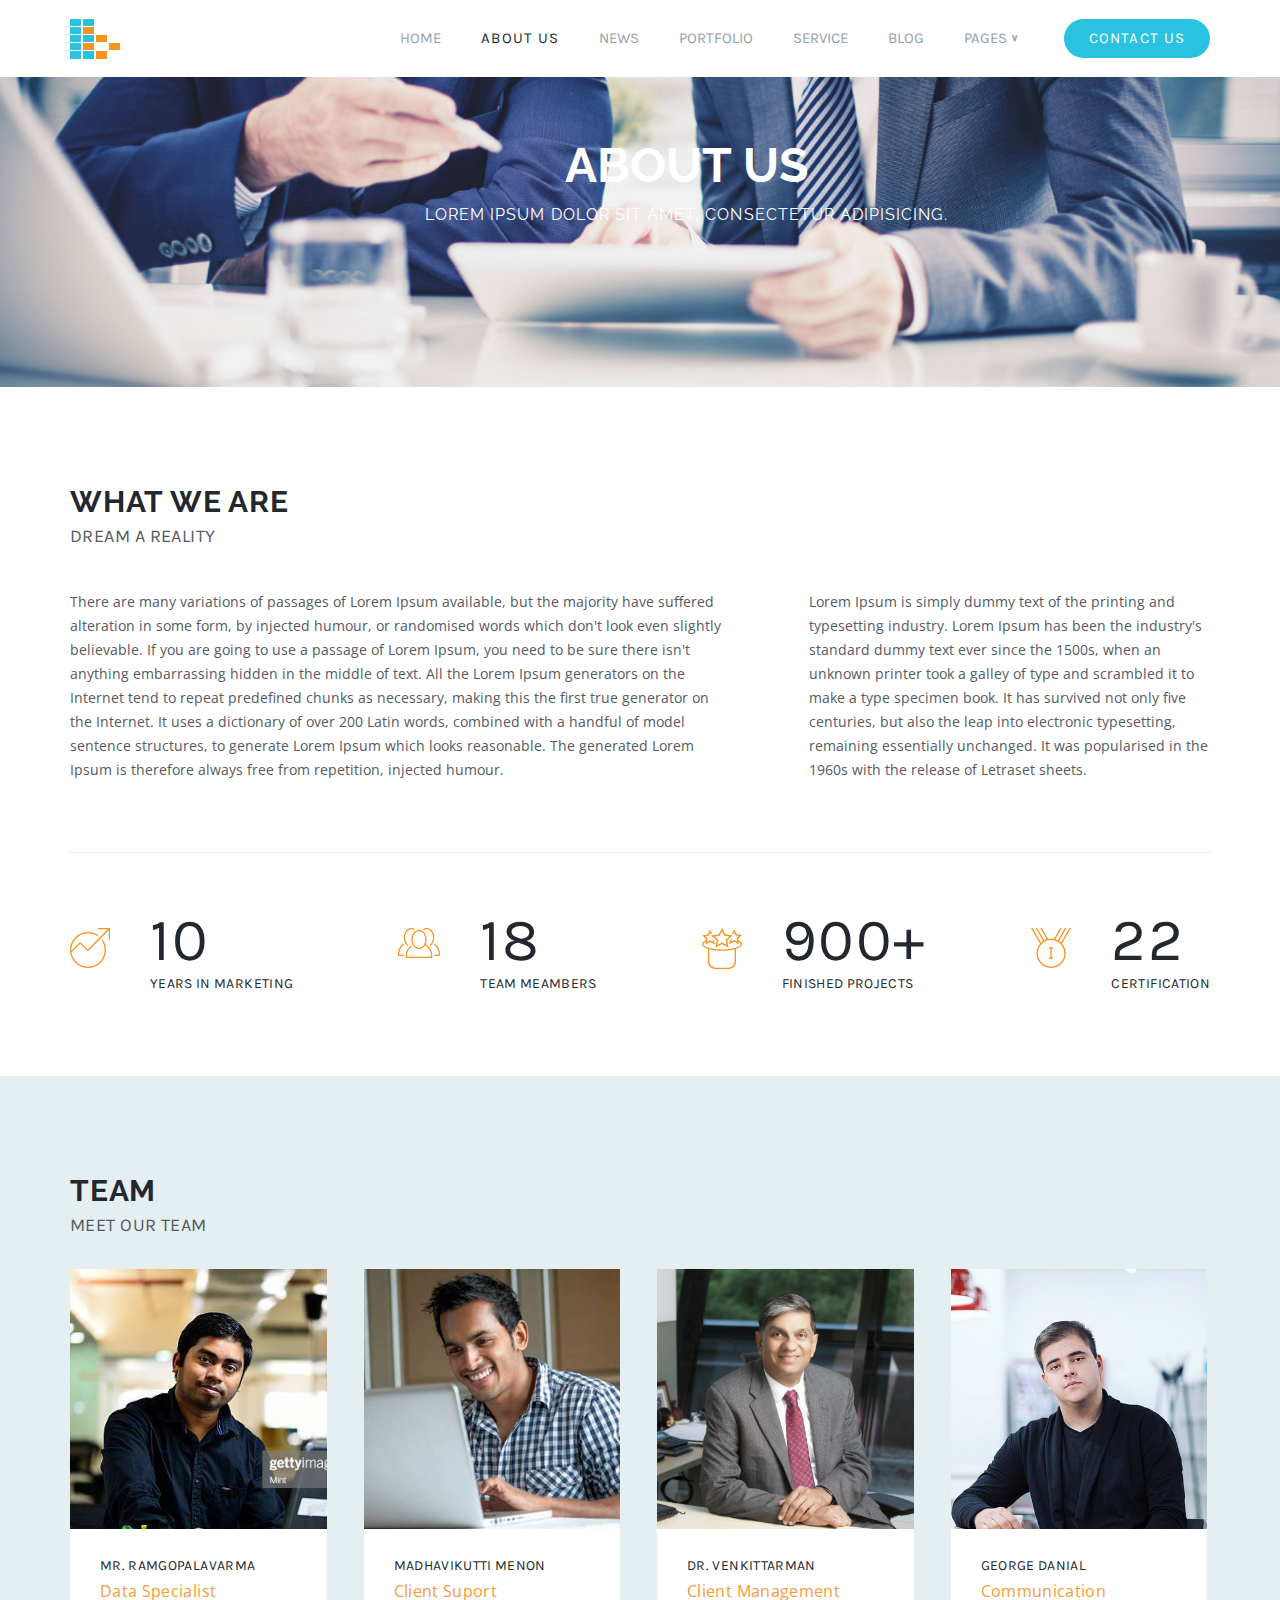
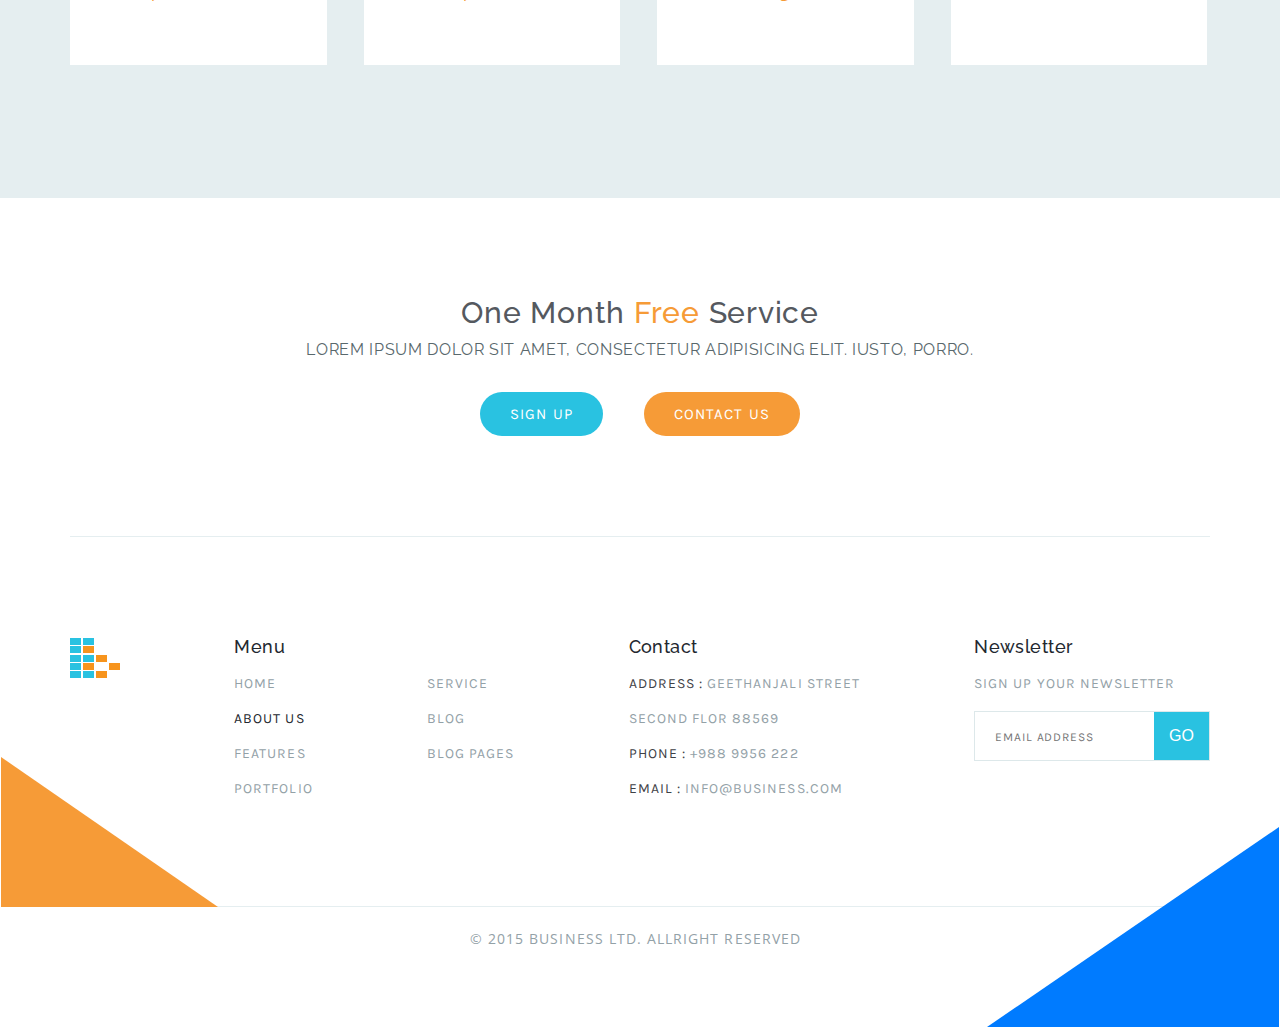
==== about-us.html @ ce4ad22d "about us" ====
<!DOCTYPE html>
<html lang="en">

<head>
  <meta charset="UTF-8">
  <meta name="viewport" content="width=device-width, initial-scale=1">
  <title>Business</title>
  <link rel="stylesheet" href="assets/css/reset.css">
  <link rel="stylesheet" href="assets/css/style.css">
  <link rel="stylesheet" href="assets/css/about-us.css">
  <link href="https://fonts.googleapis.com/css2?family=Karla:ital,wght@0,700;1,400&family=Lora:ital@1&family=Open+Sans&family=Raleway:wght@400;500;700&family=Roboto+Slab&display=swap" rel="stylesheet">
  <link rel="stylesheet" href="https://use.fontawesome.com/releases/v5.13.1/css/all.css" integrity="sha384-xxzQGERXS00kBmZW/6qxqJPyxW3UR0BPsL4c8ILaIWXva5kFi7TxkIIaMiKtqV1Q" crossorigin="anonymous">
</head>

<body>
  <!--                        top-bar                             -->
  <div class="container">
    <div class="top-bar">
      <div class="logo">
        <div class="mozaic">
          <div class="mozaic-block block_blue block1">1</div>
          <div class="mozaic-block block_blue block2">2</div>
          <div class="mozaic-block block_blue block3">3</div>
          <div class="mozaic-block block_blue block4">4</div>
          <div class="mozaic-block block_blue block5">5</div>
          <div class="mozaic-block block_blue block6">6</div>
          <div class="mozaic-block block_orange block7">7</div>
          <div class="mozaic-block block_blue block8">8</div>
          <div class="mozaic-block block_orange block9">9</div>
          <div class="mozaic-block block_blue block10">10</div>
          <div class="mozaic-block block11">11</div>
          <div class="mozaic-block block12">12</div>
          <div class="mozaic-block block_orange block13">13</div>
          <div class="mozaic-block block14">14</div>
          <div class="mozaic-block block_orange block15">15</div>
          <div class="mozaic-block block16">16</div>
          <div class="mozaic-block block17">17</div>
          <div class="mozaic-block block18">18</div>
          <div class="mozaic-block block_orange block19">19</div>
          <div class="mozaic-block block20">20</div>
        </div>
      </div>
      <div class="menu-burger">
        <span></span>
        <span></span>
        <span></span>
      </div>
      <nav class="menu">
        <ul>
          <li><a href="index.html" class="menu__link">Home</a></li>
          <li><a href="#" class="menu__link menu__link_active">About us </a></li>
          <li><a href="#" class="menu__link">News</a></li>
          <li><a href="#" class="menu__link">Portfolio</a></li>
          <li><a href="#" class="menu__link">Service</a></li>
          <li><a href="#" class="menu__link">Blog</a></li>
          <li>
            <a href="#" class="menu__link trigger">Pages <span>&#8744;</span></a>
            <ul class="menu__submenu">
              <li><a href="#" class="submenu__link">Pages1</a></li>
              <li><a href="#" class="submenu__link">Pages2</a></li>
              <li><a href="#" class="submenu__link">Pages3</a></li>
              <li><a href="#" class="submenu__link">Pages4</a></li>
            </ul>
          </li>
          <li><a href="#" class="menu__link menu__link_blue">Contact us</a></li>
        </ul>
      </nav>
    </div>
  </div>
  <!--                         about us                         -->
  <div class="container-big">
    <div class="section-about-us">
      <img src="assets/img/aboutus.jpg" alt="about us">
      <div class="wrapper">
        <div class="about-us__title">about us</div>
        <p class="about-us__subtitle">Lorem ipsum dolor sit amet, consectetur adipisicing.</p>
      </div>
    </div>
  </div>
  <!--                         we are                         -->
  <div class="container">
    <div class="we-are">
      <div class="section-title">
        <h3 class="section-title__title">What we are </h3>
        <h4 class="section-title__subtitle">Dream a reality</h4>
      </div>
      <div class="wrapper-paragraph">
        <p class="we-are__paragraph">There are many variations of passages of Lorem Ipsum available, but the majority have suffered alteration in some form, by injected humour, or randomised words which don't look even slightly believable. If you are going to use a passage of Lorem Ipsum, you need to be sure there isn't anything embarrassing hidden in the middle of text. All the Lorem Ipsum generators on the Internet tend to repeat predefined chunks as necessary, making this the first true generator on the Internet. It uses a dictionary of over 200 Latin words, combined with a handful of model sentence structures, to generate Lorem Ipsum which looks reasonable. The generated Lorem Ipsum is therefore always free from repetition, injected humour.</p>
        <p class="we-are__paragraph">Lorem Ipsum is simply dummy text of the printing and typesetting industry. Lorem Ipsum has been the industry's standard dummy text ever since the 1500s, when an unknown printer took a galley of type and scrambled it to make a type specimen book. It has survived not only five centuries, but also the leap into electronic typesetting, remaining essentially unchanged. It was popularised in the 1960s with the release of Letraset sheets.</p>
      </div>
      <div class="wrapper-statistic">
        <div class="wrapper-statistic__block">
          <img class="wrapper-statistic__img" src="assets/img/years_in_marketing_icon.png" alt="icon">
          <div class="wrapper-statistic__group">
            <div class="wrapper-statistic__nr">10</div>
            <span class="wrapper-statistic__object">years in marketing</span>
          </div>
        </div>
        <div class="wrapper-statistic__block">
          <img class="wrapper-statistic__img" src="assets/img/team_members_icon.png" alt="icon">
          <div class="wrapper-statistic__group">
            <div class="wrapper-statistic__nr">18</div>
            <span class="wrapper-statistic__object">team meambers</span>
          </div>
        </div>
        <div class="wrapper-statistic__block">
          <img class="wrapper-statistic__img" src="assets/img/Finished_Projects_icons.png" alt="icon">
          <div class="wrapper-statistic__group">
            <div class="wrapper-statistic__nr">900+</div>
            <span class="wrapper-statistic__object">finished projects</span>
          </div>
        </div>
        <div class="wrapper-statistic__block">
          <img class="wrapper-statistic__img" src="assets/img/Certification_icon.png" alt="icon">
          <div class="wrapper-statistic__group">
            <div class="wrapper-statistic__nr">22</div>
            <span class="wrapper-statistic__object">certification</span>
          </div>
        </div>
      </div>
    </div>
  </div>
  <!--                        team                             -->
  <section class="section-team">
    <div class="container">
      <div class="section-title">
        <h3 class="section-title__title">Team</h3>
        <h4 class="section-title__subtitle">Meet our team</h4>
      </div>
      <div class="team">
        <div class="team__person person">
          <div class="person__img">
            <a href="#"><img src="assets/img/person1.jpg" alt="Ramgopalavarma"></a>
          </div>
          <div class="person__info">
            <div class="person__name">Mr. Ramgopalavarma</div>
            <div class="person__specialization">Data Specialist</div>
            <div class="person__social">
              <a href="#"><i class="fab fa-facebook-f"></i></a>
              <a href="#"><i class="fab fa-twitter"></i></a>
              <a href="#"><i class="fab fa-google-plus-g"></i></a>
            </div>
          </div>
        </div>
        <div class="team__person person">
          <div class="person__img">
            <a href="#"><img src="assets/img/person2.jpg" alt="madhavikutti menon"></a>
          </div>
          <div class="person__info">
            <div class="person__name">Madhavikutti menon</div>
            <div class="person__specialization">Client Suport</div>
            <div class="person__social">
              <a href="#"><i class="fab fa-facebook-f"></i></a>
              <a href="#"><i class="fab fa-twitter"></i></a>
              <a href="#"><i class="fab fa-google-plus-g"></i></a>
            </div>
          </div>
        </div>
        <div class="team__person person">
          <div class="person__img">
            <a href="#"><img src="assets/img/person3.jpg" alt="Dr. Venkittarman"></a>
          </div>
          <div class="person__info">
            <div class="person__name">Dr. Venkittarman</div>
            <div class="person__specialization">Client Management</div>
            <div class="person__social">
              <a href="#"><i class="fab fa-facebook-f"></i></a>
              <a href="#"><i class="fab fa-twitter"></i></a>
              <a href="#"><i class="fab fa-google-plus-g"></i></a>
            </div>
          </div>
        </div>
        <div class="team__person person">
          <div class="person__img">
            <a href="#"><img src="assets/img/person4.jpg" alt="George Danial"></a>
          </div>
          <div class="person__info">
            <div class="person__name">George Danial</div>
            <div class="person__specialization">Communication</div>
            <div class="person__social">
              <a href="#"><i class="fab fa-facebook-f"></i></a>
              <a href="#"><i class="fab fa-twitter"></i></a>
              <a href="#"><i class="fab fa-google-plus-g"></i></a>
            </div>
          </div>
        </div>
      </div>
    </div>
  </section>
  <!--                        special-offert                             -->
  <div class="container">
    <div class="special-offert">
      <h3 class="special-offert__title">One Month <span>Free</span> Service</h3>
      <h4 class="special-offert__subtitle">Lorem ipsum dolor sit amet, consectetur adipisicing elit. Iusto, porro.</h4>
      <div class="special-offert__buttons">
        <button class="button">Sign Up</button>
        <button class="button button_orange">Contact Us</button>
      </div>
    </div>
  </div>
  <!--                        footer                             -->
  <div class="section-footer">
    <div class="container">
      <footer class="footer">
        <div class="footer__logo">
          <div class="mozaic">
            <div class="mozaic-block block_blue block1">1</div>
            <div class="mozaic-block block_blue block2">2</div>
            <div class="mozaic-block block_blue block3">3</div>
            <div class="mozaic-block block_blue block4">4</div>
            <div class="mozaic-block block_blue block5">5</div>
            <div class="mozaic-block block_blue block6">6</div>
            <div class="mozaic-block block_orange block7">7</div>
            <div class="mozaic-block block_blue block8">8</div>
            <div class="mozaic-block block_orange block9">9</div>
            <div class="mozaic-block block_blue block10">10</div>
            <div class="mozaic-block block11">11</div>
            <div class="mozaic-block block12">12</div>
            <div class="mozaic-block block_orange block13">13</div>
            <div class="mozaic-block block14">14</div>
            <div class="mozaic-block block_orange block15">15</div>
            <div class="mozaic-block block16">16</div>
            <div class="mozaic-block block17">17</div>
            <div class="mozaic-block block18">18</div>
            <div class="mozaic-block block_orange block19">19</div>
            <div class="mozaic-block block20">20</div>
          </div>
        </div>
        <div class="footer__block">
          <div class="footer__title">Menu</div>
          <ul class="footer__menu">
            <li><a class="footer__link" href="index.html">Home</a></li>
            <li><a class="footer__link footer__link_active" href="about-us.html">About us</a></li>
            <li><a class="footer__link" href="#">Features</a></li>
            <li><a class="footer__link" href="#">Portfolio</a></li>
          </ul>
        </div>
        <div class="footer__block">
          <div class="footer__title">&nbsp;</div>
          <ul class="footer__menu">
            <li><a class="footer__link" href="#">Service</a></li>
            <li><a class="footer__link" href="#">Blog</a></li>
            <li><a class="footer__link" href="#">Blog pages</a></li>
            <li>
              <a href="#"><i class="fab fa-facebook-f"></i></a>
              <a href="#"><i class="fab fa-twitter"></i></a>
              <a href="#"><i class="fab fa-google-plus-g"></i></a>
            </li>
          </ul>
        </div>
        <div class="footer__block">
          <div class="footer__title">Contact</div>
          <ul class="footer__contact">
            <li><span class="contact contact_bold">Address :</span><span class="contact"> Geethanjali street <br>second flor 88569 </span></li>
            <li><span class="contact contact_bold">Phone :</span><span class="contact"> +988 9956 222</span></li>
            <li><span class="contact contact_bold">Email :</span><span class="contact"> info@business.com</span></li>
          </ul>
        </div>
        <div class="footer__block">
          <div class="footer__title">Newsletter</div>
          <span class="footer__contact">sign up your newsletter</span><br>
          <form action="#" class="footer__form">
            <input type="text" placeholder="email address" class="footer__input">
            <input type="submit" value="go" class="footer__submit">
          </form>
        </div>
      </footer>
    </div>
  </div>
  <!--                        script                             -->
  <script src="https://code.jquery.com/jquery-3.5.1.min.js"></script>
  <script src="assets/js/slick.js"></script>
  <script src="assets/js/main.js"></script>
</body>

</html>
---- assets/css/style.css ----
* {
  box-sizing: border-box;
}

body {
  color: #55595f;
  font-family: "Open Sans";
  font-weight: 400;
}

a {
  text-decoration: none;
}

.container {
  max-width: 1170px;
  margin: 0 auto;
  padding: 0 15px;
}

.container-big {
  margin: 0 auto;
  max-width: 1970px;
}

/*****--------------------top-bar-----------------*****/
.top-bar {
  position: relative;
  height: 77px;
  display: flex;
  justify-content: space-between;
  align-items: center;
}

.logo {}

.menu-burger {
  cursor: pointer;
  width: 40px;
  height: 35px;
  display: flex;
  flex-flow: column;
  justify-content: space-between;
}

.menu-burger span {
  display: none;
  width: 40px;
  height: 6px;
  background-color: #29c2e1;
  border-radius: 5px;
}

.menu ul {
  display: flex;
}

.menu li {
  position: relative;
}

.submenu__link,
.menu__link {
  display: block;
  height: 100%;
  padding: 12px 0;
  color: #93a1a7;
  font-family: Karla;
  font-size: 15px;
  font-weight: 400;
  text-transform: uppercase;
  margin-left: 40px;
  transition: all .3s;
}

.trigger {
  width: 60px;
  z-index: 20;
}

.menu__link span {
  font-size: 10px;
  vertical-align: top;
  font-weight: 700;
  position: relative;
  top: 2px;
}

.menu__link span.active {
  opacity: 0.5;
}

.menu__link:hover {
  color: #23282f;
}

.menu__link_active {
  color: #23282f;
  letter-spacing: 1.09px;
}

ul.menu__submenu {
  display: none;
  padding: 0;
  position: absolute;
  z-index: 5;
  top: 45px;
  right: -5px;
}

ul.menu__submenu li {
  width: 0;
}

ul.menu__submenu_active {
  display: block;
  width: 103px;
  border: 1px solid #29c2e1;
}

a.submenu__link {
  background-color: #fff;
  display: inline-block;
  padding: 10px 20px;
  min-width: 100px;
  margin: 0;
}

.menu__link_blue {
  color: #fff;
  background-color: #29c2e1;
  letter-spacing: 1.09px;
  padding: 12px 25px;
  border-radius: 30px;
}

nav.menu_active {
  display: block;
  position: absolute;
  z-index: 10;
  padding: 5px;
  top: 20px;
  right: 52px;
  background-color: #fff;
  border: 1px solid #29c2e1;
}

nav.menu_active>ul {
  display: flex;
  flex-flow: column;
  align-items: center;
  flex-wrap: wrap;
}

ul.menu__submenu {
  left: -153px;
  top: 0;
}

nav.menu_active .menu__link {
  margin: 0;
}

/*****--------------------media-----------------*****/
@media only screen and (max-width: 1440px) {}

@media only screen and (max-width: 1024px) {
  .menu-burger span {
    display: block;
  }

  .menu {
    display: none;
  }
}

@media only screen and (max-width: 768px) {}

@media only screen and (max-width: 320px) {}

/*****--------------------media-----------------*****/

/*****--------------------slider-----------------*****/
.slider__item {
  position: relative;
}

.slider__content {
  width: 100%;
  font-family: Raleway;
  text-transform: uppercase;
  color: #ffffff;

  position: absolute;
  top: calc(50% - 50px);
  left: 0;
  width: 100%;
  text-align: center;

}

.slider__title {
  font-size: 48px;
  font-weight: 700;
}

.slider__text {
  font-size: 14px;
  font-weight: 400;
  letter-spacing: 1.05px;
  margin-top: 15px;
}


/*****--------------------media-----------------*****/
@media only screen and (max-width: 1440px) {}

@media only screen and (max-width: 1024px) {}

@media only screen and (max-width: 768px) {
  .slider__title {
    font-size: 26px;
  }

  .slider__text {
    font-size: 14px;
  }
}

@media only screen and (max-width: 425px) {
  .slider__title {
    font-size: 26px;
  }

  .slider__text {
    font-size: 0;
  }
}

/*****--------------------media-----------------*****/

/*****--------------------start up-----------------*****/
.container_services {
  display: flex;
  justify-content: space-between;
  margin-top: 100px;
}

.left-block {
  width: 55%;
  margin-right: 5%;
}

.right-block {
  width: 40%;
}

.section-title__title {
  color: #23282f;
  font-size: 30px;
  text-transform: uppercase;
  font-family: Raleway;
  font-weight: 700;
  letter-spacing: 0.75px;
}

.section-title__subtitle {
  text-transform: uppercase;
  font-family: Karla;
  font-size: 18px;
  font-weight: 400;
  letter-spacing: 0.45px;
  margin-top: 10px;
}

.left-block__text {
  color: #55595f;
  font-family: "Open Sans";
  font-size: 14px;
  font-weight: 400;
  line-height: 24px;
  margin-top: 35px;
}

.left-block__img {
  margin-top: 60px;
  max-width: 100%;
}

.service {
  margin-bottom: 50px;
}

.service:hover .service__logo {
  background-color: #f7941d;
}

.service__logo {
  width: 67px;
  height: 67px;
  background-color: #e5eef0;
  float: left;
  margin-right: 30px;

  display: flex;
  align-items: center;
  justify-content: space-around;
  transition: all .3s;
}

.service__title {
  color: #23282f;
  font-family: Raleway;
  font-size: 20px;
  font-weight: 500;
  line-height: 24px;
  letter-spacing: 0.5px;
}

.service__text {
  color: #55595f;
  font-family: "Open Sans";
  font-size: 14px;
  font-weight: 400;
  line-height: 24px;
  margin-left: 95px;
}

.wrapper-service-button {
  margin-left: 25%;
  margin-bottom: 30px;
}

.button {
  color: #ffffff;
  font-family: Karla;
  font-size: 15px;
  font-weight: 400;
  text-transform: uppercase;
  letter-spacing: 1.13px;

  color: #fff;
  background-color: #29c2e1;
  padding: 13px 30px;
  border: 0;
  border-radius: 30px;
  transition: all .3s;
}

.button:hover {
  color: #000;
}

.left-block {
  margin-right: 5%;
  width: 55%;
}

.left-block img {
  max-width: 100%;
}

.right-block {
  width: 40%;
}

/*****--------------------media-----------------*****/
@media only screen and (max-width: 1440px) {}

@media only screen and (max-width: 1024px) {}

@media only screen and (max-width: 768px) {
  div.container_services {
    margin-top: 50px;
    flex-wrap: wrap;
  }

  .left-block {
    width: 100%;
    margin-right: 0;
    margin-bottom: 30px;
  }

  .right-block {
    width: 100%;
  }

  .left-block img {
    min-width: 0;
    max-height: 300px;
    margin: 30px auto;
  }

  .wrapper-service-button {
    margin-left: 0;
    text-align: center;
  }
}

@media only screen and (max-width: 320px) {}

/*****--------------------media-----------------*****/
/*****--------------------clients-----------------*****/
.section {
  max-width: 1970px;
  background-color: #e5eef0;
  margin: 0 auto;
  padding: 100px 0;
}

.carusel {
  position: relative;
  max-width: 50%;
  border-right: 1px solid #d7e3e6;
}

.carusel2 {
  margin-left: 30px;
}

.clients-wrapper {
  display: flex;
  margin-top: 55px;
}

.fa-quote-left {
  color: #23282f;
  font-size: 60px;
  text-transform: uppercase;
  letter-spacing: 1.5px;
  margin-right: 40px;
}

.carusel__item {}

.carusel__text {
  width: 97%;
  color: #55595f;
  font-family: Lora;
  font-size: 15px;
  line-height: 24px;
}

.carusell__span {
  display: inline-block;
  margin-top: 30px;
}

.carusel__person-name {
  color: #f5a24c;
  font-family: Karla;
  font-size: 14px;
  text-transform: uppercase;
  letter-spacing: 0.35px;
  display: inline-block;
  margin-top: 10px;
}

.carusel2 {
  position: relative;
}

.carusel2__item {}

.carusel2__item img {
  border-radius: 50%;
  margin-right: 30px;
}

/* Точки (булиты) */
.carusel2 .slick-dots {
  position: absolute;
  bottom: 8%;
  left: calc(50% - 50px);
}

.carusel2 .slick-dots li {
  font-size: 0;
  display: inline-block;

}

/* Элемент точки */
.carusel2 .slick-dots li button {
  opacity: .5;
  height: 12px;
  width: 12px;
  margin-right: 20px;
  border-radius: 50%;
  border: 0;
  background-color: #b3cacf;
  padding: 0;
}

/* Активная точка */
.carusel2 .slick-dots li.slick-active button {
  border: 0;
  background-color: #29c2e1;
  opacity: 1;
}

/*****--------------------media-----------------*****/
@media only screen and (max-width: 1200px) {

  .carusel {
    max-width: 40%;
  }

  .carusel__text {
    width: 90%;
    ;
  }

  .carusel2 {
    margin-left: 10px;
  }
}

@media only screen and (max-width: 1024px) {
  .clients-wrapper {
    flex-wrap: wrap;
  }

  .carusel {
    min-width: 86%;
    border: 0;
    border-bottom: 1px solid #d7e3e6;
    margin-bottom: 30px;
    padding-bottom: 20px;
  }

  .carusel__text {
    width: 90%;
    ;
  }

  .carusel2 {
    width: 60%;
    height: 180px;
    margin-left: 12%;
  }
}

@media only screen and (max-width: 768px) {
  .carusel {
    min-width: 100%;
    padding-top: 20px;
  }

  .carusel__text {
    width: 90%;
    ;
  }

  .carusel2 {
    width: 100%;
    height: 180px;
    margin-left: 0;
  }

  .clients-wrapper {
    margin-top: 20px;
  }

  .carusel2__item img {
    max-width: 120px;
  }

  .carusel2 ul.slick-dots {
    left: 30%;
  }
}

@media only screen and (max-width: 425px) {
  .carusel2 {
    display: none;
  }

  .carusel {
    margin-bottom: 0px;
    padding-bottom: 0px;
  }
}

/*****--------------------media-----------------*****/

/*****--------------------features-----------------*****/
.features {
  margin-top: 100px;
  display: flex;
  justify-content: center;
  flex-flow: column;
  padding-bottom: 115px;
  border-bottom: 1px solid #e5eef0;

  position: relative;
}

.features:after {
  content: '';
  display: inline-block;
  width: 0;
  border: 54px solid transparent;
  border-bottom: 80px solid #29c2e1;

  position: absolute;
  bottom: 0;
  right: 106px;
}

.features:before {
  content: '';
  display: inline-block;
  width: 0;
  border: 68px solid transparent;
  border-bottom: 110px solid #f69b37;

  position: absolute;
  bottom: 0;
  right: 0;
}

.section-services {
  margin-top: 60px;
  display: flex;
  justify-content: space-between;
  flex-wrap: wrap;

}

.service {
  flex: 1 1 350px;
}

.wrapper-features-buttom {
  display: inline-block;
  margin: 0 auto;
}

/*****--------------------princing-----------------*****/
.pricing {
  margin: 100px 0;
}

.offerts {
  display: flex;
  justify-content: space-between;
  flex-wrap: wrap;

  margin-top: 40px;
}

.offerts div:last-of-type {
  margin-right: 0;
}

.offert {
  width: 23%;
  height: 424px;
  border: 1px solid #e6edee;
  margin-right: 2.66%;
  text-align: center;

  position: relative;
  overflow: hidden;
  transition: all .5s;
}

.offert:hover {
  box-shadow: 0px 0px 20px 20px rgba(0, 0, 0, .05);
  position: relative;
  top: -5px;
  left: -5px;
}

.offert__line {
  width: 100%;
  border: 0;
  height: 1px;
  background-color: #e6edee;
}

.offert__title {
  color: #23282f;
  font-family: Raleway;
  font-size: 20px;
  font-weight: 700;
  text-transform: uppercase;
  margin-top: 35px;
}

.offert__price {
  color: #65686e;
  font-family: Raleway;
  font-size: 18px;
  font-weight: 500;
  margin: 20px auto;
}

.offert__value {
  color: #f7941d;
}

.offert__text {
  color: #55595f;
  font-family: "Open Sans";
  font-size: 15px;
  font-weight: 400;
  line-height: 36px;
  margin-top: 30px;
}

.offert__text span {
  display: block;
}

.wrapper-ofert-btn {
  position: absolute;
  bottom: 35px;
  left: calc(50% - 75px);
}

.offert_recomned:before {
  content: "recommend";
  display: block;
  color: #ffffff;
  font-family: Karla;
  font-size: 12px;
  font-weight: 400;
  text-transform: uppercase;
  letter-spacing: 0.3px;
  background-color: #f7941d;
  padding: 8px;

  transform: rotate(-45deg);
  position: absolute;
  width: 200px;
  left: -75px;
  top: 20px;
}

/*****--------------------media-----------------*****/

@media only screen and (max-width: 768px) {
  .offert {
    width: 48%;
    margin: 0;
    margin-top: 4%;
  }

  .offerts:nth-child(2) {
    margin-right: 4%;
  }
}

@media only screen and (max-width: 550px) {
  .offert {
    width: 100%;
    margin: 0 0 6% 0;
  }
}

/*****--------------------media-----------------*****/

/*****--------------------team-----------------*****/
.section-team {
  padding: 100px 0;
  margin: 0 auto;
  background-color: #e5eef0;
}

.team {
  margin-top: 35px;
}

.person {
  display: inline-block;
  width: 22.5%;
  margin-right: 2.9%;
  margin-bottom: 2.9%;
}

.team>div:last-of-type {
  margin: 0;
}

.person__img {
  overflow: hidden;
  height: 260px;
}

.person__img img {
  width: 100%;
  height: 100%;
  object-fit: cover;
  object-position: top;

}

.person__info {
  width: 100%;
  background-color: #fff;
  padding: 30px;
}

.person__name {
  color: #23282f;
  font-family: Karla;
  font-size: 14px;
  font-weight: 400;
  text-transform: uppercase;
  letter-spacing: 0.35px;

}

.person__specialization {
  color: #f69b37;
  letter-spacing: 0.35px;
  margin-top: 10px;
}

.person__social {
  margin-top: 20px;
}

.fab {
  color: #adbdc1;
  font-size: 14px;
  padding: 5px;
}

.fa-facebook-f:hover {
  color: #1877f2;
}

.fa-twitter:hover {
  color: #1da1f2;
}

.fa-google-plus-g:hover {
  color: #ea4335;
}

/*****--------------------media-----------------*****/
@media only screen and (max-width: 1440px) {}

@media only screen and (max-width: 1024px) {
  .person {
    width: 47.65%;
    margin: 0 4% 4% 0;
  }

  .person:nth-of-type(2) {
    margin-right: 0;
  }

  .person__img {
    min-height: 400px;
  }
}

@media only screen and (max-width: 768px) {
  .person__img {
    min-height: 300px;
  }

  .person {
    width: 47.5%;
    margin: 0 4% 4% 0;
  }

}

@media only screen and (max-width: 550px) {
  .person {
    width: 100%;
    margin-right: 0;
  }

  .person__img {
    min-height: 400px;
  }
}

/*****--------------------media-----------------*****/
/*****--------------------special-ofert-----------------*****/
.special-offert {
  text-align: center;
  padding: 100px 0;
  border-bottom: 1px solid #e5eef0;
}

.special-offert__title {
  font-family: Raleway;
  font-size: 30px;
  font-weight: 500;
  letter-spacing: 0.75px;

}

.special-offert__title span {
  color: #f69b37;
  font-weight: 500;
  letter-spacing: 0.75px;

}

.special-offert__subtitle {
  color: #59686c;
  line-height: 24px;
  text-transform: uppercase;
  font-family: "Raleway";
  letter-spacing: 0.65px;
  margin-top: 10px;
}

.special-offert__buttons {
  display: flex;
  justify-content: space-between;
  width: 320px;
  margin: 30px auto 0;
}

.button_orange {
  background-color: #f69b37;
}


/*****--------------------media-----------------*****/
@media only screen and (max-width: 425px) {
  .special-offert__buttons {
    display: flex;
    flex-flow: column;
    height: 120px;
    width: 200px;
  }
}

/*****--------------------media-----------------*****/
/*****--------------------footer-----------------*****/
.section-footer {
  position: relative;
  border: 1px solid transparent;
}

.section-footer:after {
  content: '';
  width: 0;
  height: 0;
  border-style: solid;
  border-width: 314px 0 0 458px;
  border-color: transparent transparent transparent #f69b37;

  position: absolute;
  bottom: 120px;
  left: 0;
}

.section-footer:before {
  content: '';
  width: 0;
  height: 0;
  border-style: solid;
  border-width: 0 0 348px 508px;
  border-color: transparent transparent #007bff transparent;

  position: absolute;
  z-index: 10;
  bottom: 0;
  right: 0;
}

.footer {
  position: relative;
  padding: 100px 0;

  border-bottom: 1px solid #e5eef0;
  display: flex;
  justify-content: space-between;
  margin-bottom: 120px;
}

.footer:after {
  content: '© 2015 business Ltd. allright reserved';
  display: block;
  color: #93a1a7;
  font-size: 14px;
  text-transform: uppercase;
  letter-spacing: 1.05px;

  width: 335px;
  position: absolute;
  z-index: 20;
  bottom: -40px;
  left: calc(50% - 170px);
}

.footer__logo {}

.footer__block {}

.footer__title {
  color: #23282f;
  font-family: Raleway;
  font-size: 18px;
  font-weight: 500;
  letter-spacing: 0.45px;
  margin-bottom: 10px;
}

.footer__menu {}

.footer__contact,
.footer__link {
  color: #93a1a7;
  font-family: Karla;
  font-size: 14px;
  font-weight: 400;
  line-height: 35px;
  text-transform: uppercase;
  letter-spacing: 1.05px;
}

.footer__link_active {
    color: #23282f;
}

.footer__link:hover {
  color: #23282f;
}

.contact {}

.contact_bold {
  color: #93a1a7;
  font-family: Karla;
  font-size: 14px;
  font-weight: 400;
  text-transform: uppercase;
  color: #3e4146;
  letter-spacing: 1.05px;
}

.footer__form {
  border: 1px solid #dde8ea;
  margin-top: 10px;
}

.footer__input {
  padding: 15px 20px;
  color: #93a1a7;
  font-family: Karla;
  font-size: 12px;
  text-transform: uppercase;
  letter-spacing: 0.9px;
  border: 0;
}

.footer__submit {
  padding: 15px;
  text-transform: uppercase;
  display: inline-block;
  background-color: #29c2e1;
  color: #fff;
  border: 0;
}


/*****--------------------media-----------------*****/

@media only screen and (max-width: 1440px) {
  .section-footer:after {
    border-width: 150px 0 0 217px;
  }

  .section-footer.section-footer:before {
    border-width: 0 0 200px 292px;
  }
}

@media only screen and (max-width: 1024px) {
  .footer__input {
    padding: 10px 20px;
  }

  .footer__submit {
    padding: 10px;
  }

  .contact,
  .footer__link {
    font-size: 12px;
  }
}

@media only screen and (max-width: 768px) {
  .footer {
    flex-direction: column;
    align-items: center;
  }

  .footer__title {
    font-size: 24px;
  }

  .contact,
  .footer__link {
    font-size: 16px;
  }

  .footer__block {
    border-top: 1px solid #dde8ea;
    padding-top: 20px;
    width: 55%;
    margin-top: 20px;
    text-align: center;
  }

  .footer__form {
    width: 100%;
    max-width: 250px;
    margin: 10px auto 0;
    border-right: 0;
  }

  .footer__input {
    width: 77%;
    padding: 10px;
  }

  .footer__submit {
    width: 20%;
  }

  .footer {
    padding-top: 20px;
  }

  i.fab {
    font-size: 20px;
  }
}

@media only screen and (max-width: 425px) {
  .section-footer:after {
    display: none;
  }

  .section-footer.section-footer:before {
    display: none;
  }

  .footer__block {
    width: 100%;
  }

  .footer__input {
    font-size: 10px;
  }

  .footer__submit {
    font-size: 12px;
    padding: 10px 5px;
  }

}

/*****--------------------media-----------------*****/


/*****--------------------animation-----------------*****/
.mozaic {
  width: 50px;
  height: 40px;
  font-size: 0px;

  display: grid;
  grid-auto-flow: column;
  grid-template-columns: repeat(4, 1fr);
  grid-template-rows: repeat(5, 1fr);
  grid-gap: 3%;
}

.block_blue {
  background-color: #29c2e1;
}

.block_orange {
  background-color: #f7941d;
}


@keyframes changeOrange {
  0% {
    background-color: #f7941d;
  }

  8% {
    background-color: #f7941d;
  }

  10% {
    background-color: transparent;
  }

  12% {
    background-color: #f7941d;
  }

  58% {
    background-color: #f7941d;
  }

  60% {
    background-color: transparent;
  }

  62% {
    background-color: #f7941d;
  }

  100% {
    background-color: #f7941d;
  }
}

@keyframes changeBlue {
  0% {
    background-color: #29c2e1;
  }

  8% {
    background-color: #29c2e1;
  }

  10% {
    background-color: transparent;
  }

  12% {
    background-color: #29c2e1;
  }

  58% {
    background-color: #29c2e1;
  }

  60% {
    background-color: transparent;
  }

  62% {
    background-color: #29c2e1;
  }

  100% {
    background-color: #29c2e1;
  }
}

.block1 {
  animation: changeBlue 15.6s linear 0s infinite;
}

.block7 {
  animation: changeOrange 15.6s linear 0.2s infinite;
}

.block13 {
  animation: changeOrange 15.6s linear 0.4s infinite;
}

.block19 {
  animation: changeOrange 15.6s linear 0.6s infinite;
}

.block15 {
  animation: changeOrange 15.6s linear 0.8s infinite;
}

.block9 {
  animation: changeOrange 15.6s linear 1s infinite;
}

.block3 {
  animation: changeBlue 15.6s linear 1.2s infinite;
}

.block6 {
  animation: changeBlue 15.6s linear 1.4s infinite;
}

.block2 {
  animation: changeBlue 15.6s linear 1.6s infinite;
}

.block8 {
  animation: changeBlue 15.6s linear 1.8s infinite;
}

.block4 {
  animation: changeBlue 15.6s linear 2s infinite;
}

.block10 {
  animation: changeBlue 15.6s linear 2.2s infinite;
}

.block5 {
  animation: changeBlue 15.6s linear 2.4s infinite;
}
---- assets/css/about-us.css ----
/*****--------------------about us-----------------*****/
.section-about-us img {
  width: 100%;
  max-height: 310px;
  object-fit: cover;
  object-position: center center;
}

.wrapper {
  position: absolute;
  top: 150px;
  left: calc(50% - 215px);
  text-align: center;
}

.about-us__title {
  color: #ffffff;
  font-family: Raleway;
  line-height: 30px;
  text-transform: uppercase;
  font-size: 48px;
  font-weight: 700;

}

.about-us__subtitle {
  color: #fff;
  font-family: "Raleway";
  text-transform: uppercase;
  letter-spacing: 1.05px;
  margin-top: 20px;
  line-height: 30px;
}

/*****--------------------we are-----------------*****/
.we-are {
  padding: 100px 0 40px;
}

.wrapper-paragraph {
  display: flex;
  justify-content: space-between;
  margin-top: 45px;
  margin-bottom: 70px;
}

.wrapper-paragraph p:first-of-type {
  margin-right: 75px;
}

.we-are__paragraph {
  color: #55595f;
  font-family: "Open Sans";
  font-size: 14px;
  font-weight: 400;
  line-height: 24px;
}

.wrapper-statistic {
  display: flex;
  justify-content: space-between;
  border-top: 1px solid #e6eeef;
  padding-top: 75px;
}

.wrapper-statistic__block {
  color: #23282f;
  font-family: Karla;
  font-size: 14px;
  font-weight: 400;
  line-height: 24px;
  text-transform: uppercase;

  display: flex;
  justify-content: space-between;
  align-items: start;
  margin-bottom: 40px;
}

.wrapper-statistic__img {
  margin-right: 40px;
}

.wrapper-statistic__group {}

.wrapper-statistic__nr {
  font-size: 60px;
  letter-spacing: 1.5px;
  margin-bottom: 20px;

}

.wrapper-statistic__object {
  letter-spacing: 0.35px;
}

/*****--------------------media-----------------*****/
@media only screen and (max-width: 1440px) {}

@media only screen and (max-width: 1024px) {
  .wrapper-statistic {
    flex-wrap: wrap;
  }

  .wrapper-statistic__block {
    width: 48%;
    justify-content: center;
  }

}

@media only screen and (max-width: 768px) {
  .wrapper-paragraph {
    flex-flow: column;
    justify-content: space-between;
  }

  .wrapper-paragraph p:first-of-type {
    margin-bottom: 45px;
  }

  .wrapper-statistic__block {
    width: 100%;
    text-align: center;
  }

  .wrapper {
    top: 200px;
    left: calc(50% - 240px);
  }

  div.section-about-us img {
    min-height: 350px;
  }
}

@media only screen and (max-width: 425px) {
  .about-us__subtitle {
    font-size: 0;
  }

  .wrapper {
    top: 200px;
    left: calc(50% - 120px);
  }
}

/*****--------------------media-----------------*****/
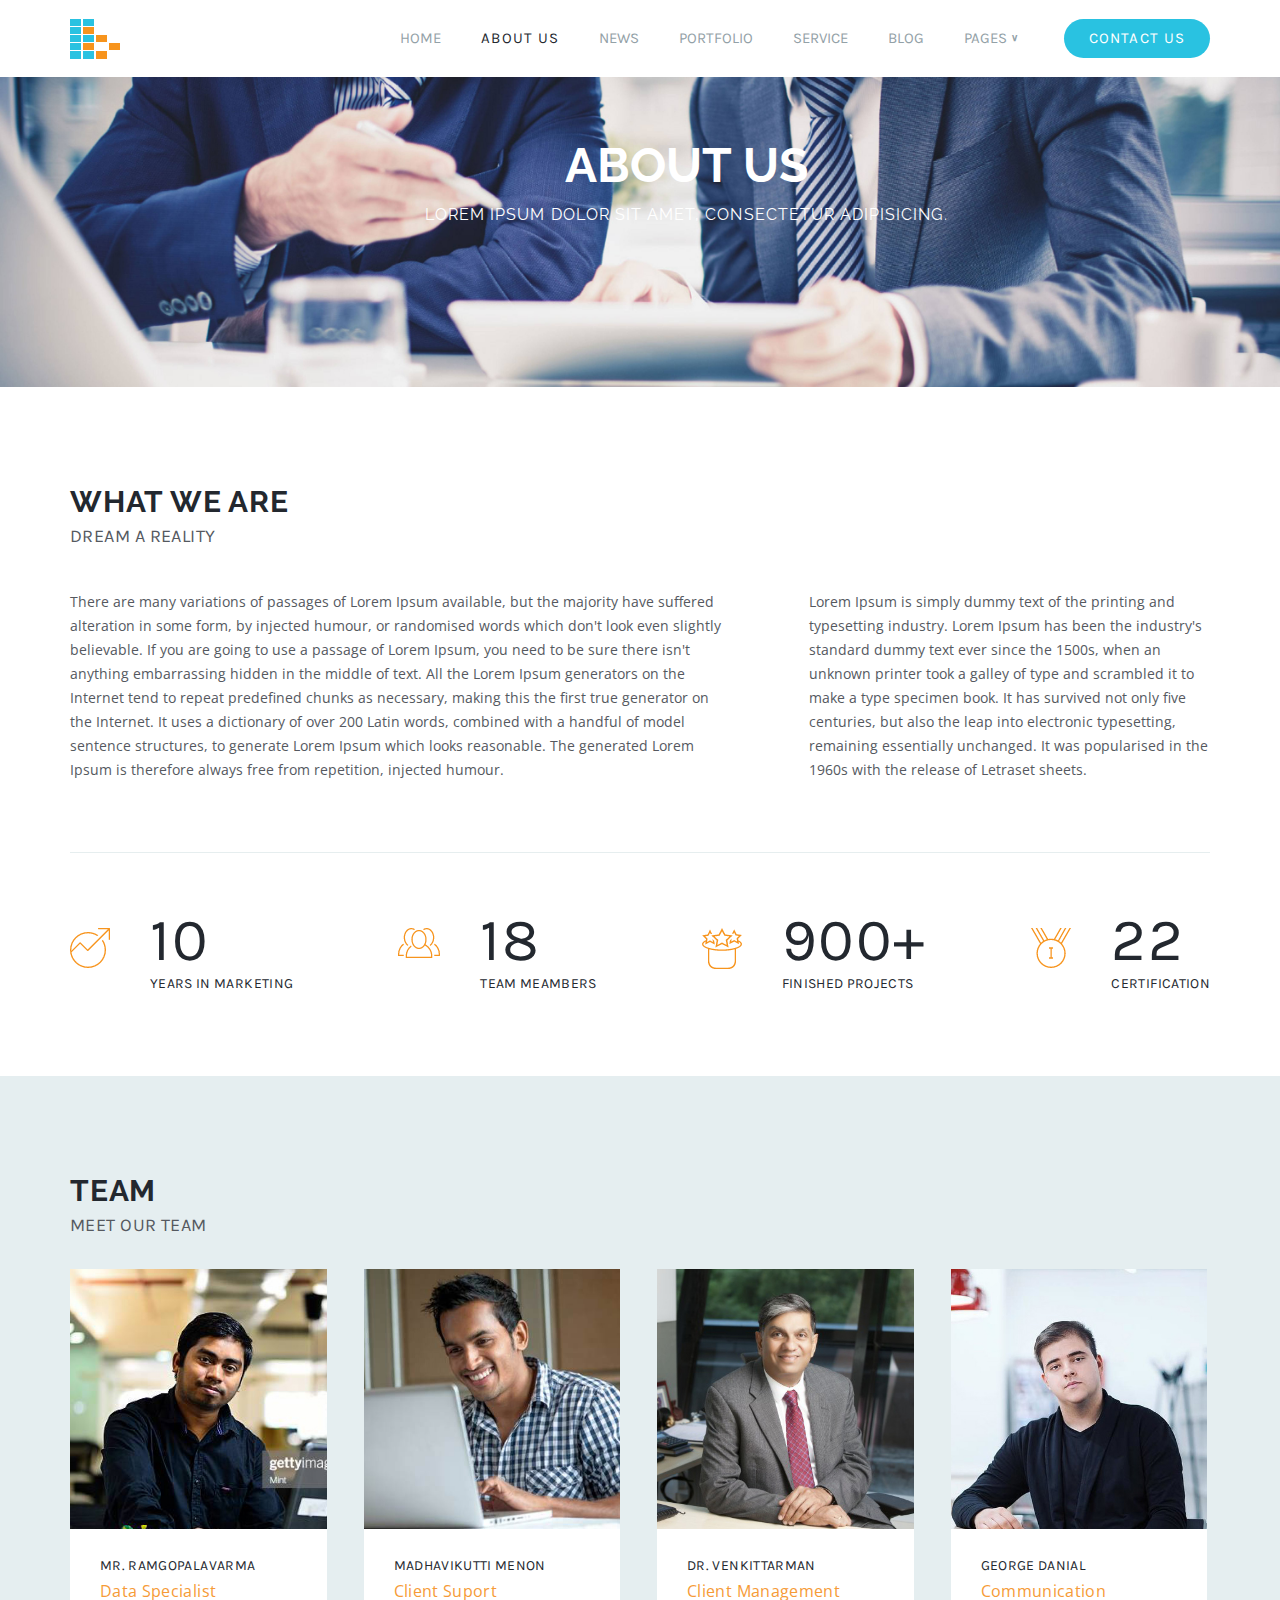
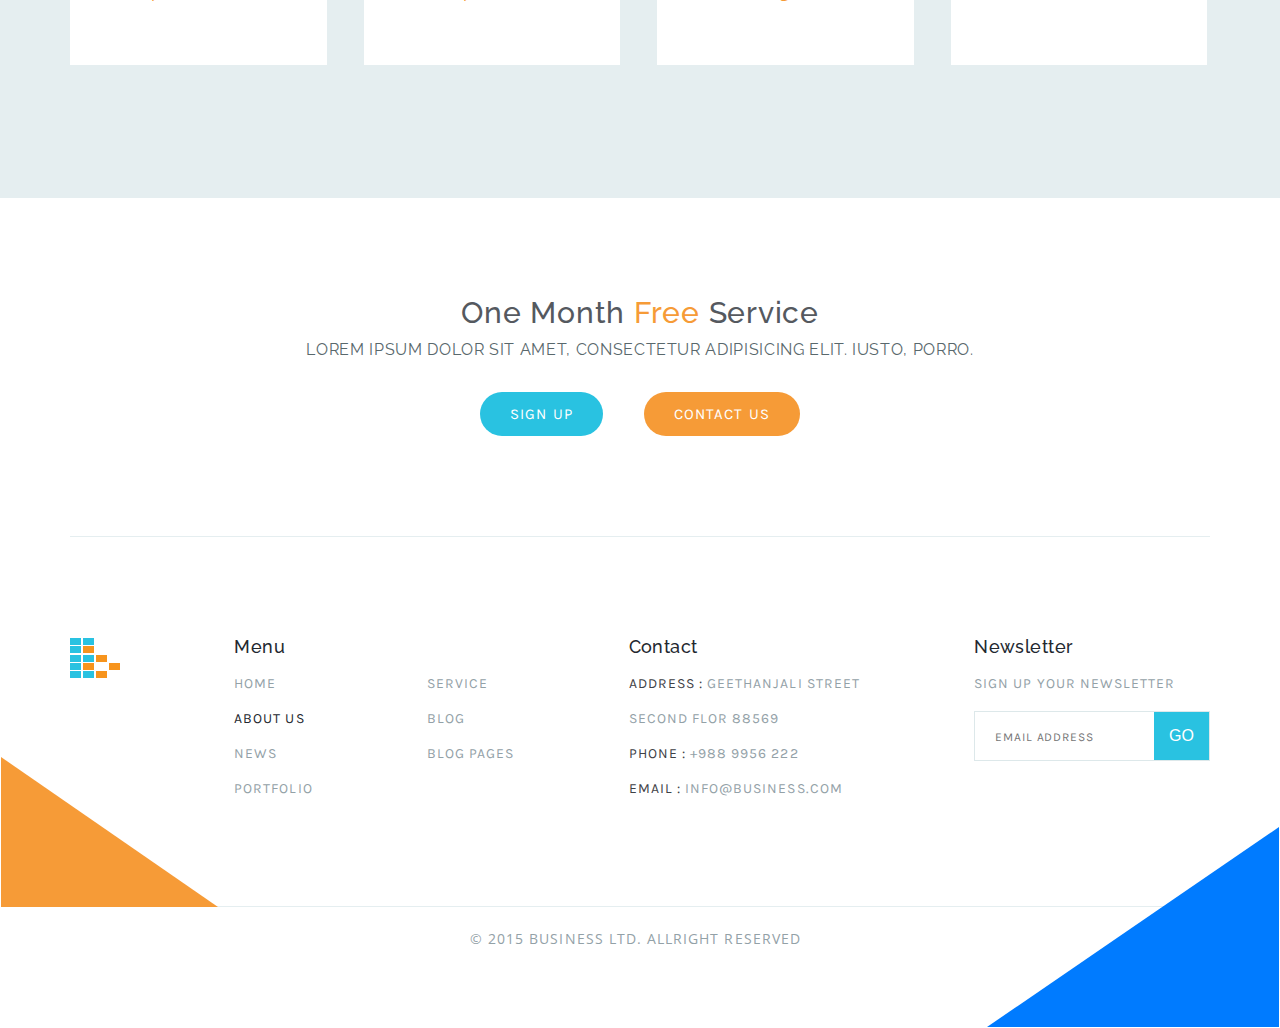
==== commit e110ad46: "blog" ====
--- a/about-us.html
+++ b/about-us.html
@@ -48,11 +48,11 @@
       <nav class="menu">
         <ul>
           <li><a href="index.html" class="menu__link">Home</a></li>
-          <li><a href="#" class="menu__link menu__link_active">About us </a></li>
-          <li><a href="#" class="menu__link">News</a></li>
-          <li><a href="#" class="menu__link">Portfolio</a></li>
-          <li><a href="#" class="menu__link">Service</a></li>
-          <li><a href="#" class="menu__link">Blog</a></li>
+          <li><a href="about-us.html" class="menu__link menu__link_active">About us </a></li>
+          <li><a href="news.html" class="menu__link">News</a></li>
+          <li><a href="portfolio.html" class="menu__link">Portfolio</a></li>
+          <li><a href="services.html" class="menu__link">Service</a></li>
+          <li><a href="blog.html" class="menu__link">Blog</a></li>
           <li>
             <a href="#" class="menu__link trigger">Pages <span>&#8744;</span></a>
             <ul class="menu__submenu">
@@ -62,18 +62,18 @@
               <li><a href="#" class="submenu__link">Pages4</a></li>
             </ul>
           </li>
-          <li><a href="#" class="menu__link menu__link_blue">Contact us</a></li>
+          <li><a href="contact.html" class="menu__link menu__link_blue">Contact us</a></li>
         </ul>
       </nav>
     </div>
   </div>
   <!--                         about us                         -->
   <div class="container-big">
-    <div class="section-about-us">
-      <img src="assets/img/aboutus.jpg" alt="about us">
-      <div class="wrapper">
-        <div class="about-us__title">about us</div>
-        <p class="about-us__subtitle">Lorem ipsum dolor sit amet, consectetur adipisicing.</p>
+    <div class="header">
+      <img src="assets/img/aboutus.jpg" alt="about">
+      <div class="header__wrapper">
+        <div class="header__title">about us</div>
+        <p class="header__subtitle">Lorem ipsum dolor sit amet, consectetur adipisicing.</p>
       </div>
     </div>
   </div>
@@ -88,30 +88,31 @@
         <p class="we-are__paragraph">There are many variations of passages of Lorem Ipsum available, but the majority have suffered alteration in some form, by injected humour, or randomised words which don't look even slightly believable. If you are going to use a passage of Lorem Ipsum, you need to be sure there isn't anything embarrassing hidden in the middle of text. All the Lorem Ipsum generators on the Internet tend to repeat predefined chunks as necessary, making this the first true generator on the Internet. It uses a dictionary of over 200 Latin words, combined with a handful of model sentence structures, to generate Lorem Ipsum which looks reasonable. The generated Lorem Ipsum is therefore always free from repetition, injected humour.</p>
         <p class="we-are__paragraph">Lorem Ipsum is simply dummy text of the printing and typesetting industry. Lorem Ipsum has been the industry's standard dummy text ever since the 1500s, when an unknown printer took a galley of type and scrambled it to make a type specimen book. It has survived not only five centuries, but also the leap into electronic typesetting, remaining essentially unchanged. It was popularised in the 1960s with the release of Letraset sheets.</p>
       </div>
-      <div class="wrapper-statistic">
-        <div class="wrapper-statistic__block">
-          <img class="wrapper-statistic__img" src="assets/img/years_in_marketing_icon.png" alt="icon">
+        <!--                         statistics                         -->
+  <div class="wrapper-statistic wrapper-statics_grey ">
+        <div class="wrapper-statistic__block">
+          <a href="#"><img class="wrapper-statistic__img" src="assets/img/years_in_marketing_icon.png" alt="icon"></a>
           <div class="wrapper-statistic__group">
             <div class="wrapper-statistic__nr">10</div>
             <span class="wrapper-statistic__object">years in marketing</span>
           </div>
         </div>
         <div class="wrapper-statistic__block">
-          <img class="wrapper-statistic__img" src="assets/img/team_members_icon.png" alt="icon">
+          <a href="#"><img class="wrapper-statistic__img" src="assets/img/team_members_icon.png" alt="icon"></a>
           <div class="wrapper-statistic__group">
             <div class="wrapper-statistic__nr">18</div>
             <span class="wrapper-statistic__object">team meambers</span>
           </div>
         </div>
         <div class="wrapper-statistic__block">
-          <img class="wrapper-statistic__img" src="assets/img/Finished_Projects_icons.png" alt="icon">
+          <a href="#"><img class="wrapper-statistic__img" src="assets/img/Finished_Projects_icons.png" alt="icon"></a>
           <div class="wrapper-statistic__group">
             <div class="wrapper-statistic__nr">900+</div>
             <span class="wrapper-statistic__object">finished projects</span>
           </div>
         </div>
         <div class="wrapper-statistic__block">
-          <img class="wrapper-statistic__img" src="assets/img/Certification_icon.png" alt="icon">
+          <a href="#"><img class="wrapper-statistic__img" src="assets/img/Certification_icon.png" alt="icon"></a>
           <div class="wrapper-statistic__group">
             <div class="wrapper-statistic__nr">22</div>
             <span class="wrapper-statistic__object">certification</span>
@@ -230,16 +231,16 @@
           <div class="footer__title">Menu</div>
           <ul class="footer__menu">
             <li><a class="footer__link" href="index.html">Home</a></li>
-            <li><a class="footer__link footer__link_active" href="about-us.html">About us</a></li>
-            <li><a class="footer__link" href="#">Features</a></li>
-            <li><a class="footer__link" href="#">Portfolio</a></li>
+            <li><a class="footer__link footer__link_active " href="about-us.html">About us</a></li>
+            <li><a class="footer__link" href="news.html">News</a></li>
+            <li><a class="footer__link" href="portfolio.html">Portfolio</a></li>
           </ul>
         </div>
         <div class="footer__block">
           <div class="footer__title">&nbsp;</div>
           <ul class="footer__menu">
-            <li><a class="footer__link" href="#">Service</a></li>
-            <li><a class="footer__link" href="#">Blog</a></li>
+            <li><a class="footer__link" href="services.html">Service</a></li>
+            <li><a class="footer__link" href="blog.html">Blog</a></li>
             <li><a class="footer__link" href="#">Blog pages</a></li>
             <li>
               <a href="#"><i class="fab fa-facebook-f"></i></a>
--- a/assets/css/style.css
+++ b/assets/css/style.css
@@ -104,8 +104,8 @@
   padding: 0;
   position: absolute;
   z-index: 5;
-  top: 45px;
-  right: -5px;
+  top: 60px;
+  right: -20px;
 }
 
 ul.menu__submenu li {
@@ -115,7 +115,6 @@
 ul.menu__submenu_active {
   display: block;
   width: 103px;
-  border: 1px solid #29c2e1;
 }
 
 a.submenu__link {
@@ -150,11 +149,6 @@
   flex-flow: column;
   align-items: center;
   flex-wrap: wrap;
-}
-
-ul.menu__submenu {
-  left: -153px;
-  top: 0;
 }
 
 nav.menu_active .menu__link {
@@ -1091,6 +1085,12 @@
   .footer__link {
     font-size: 12px;
   }
+
+  ul.menu__submenu {
+  left: -153px;
+  top: 0; 
+  border: 2px solid #29c2e1;
+}
 }
 
 @media only screen and (max-width: 768px) {
--- a/assets/css/about-us.css
+++ b/assets/css/about-us.css
@@ -1,19 +1,20 @@
-/*****--------------------about us-----------------*****/
-.section-about-us img {
+/*****--------------------header-----------------*****/
+.header img {
   width: 100%;
   max-height: 310px;
+  min-height: 310px;
   object-fit: cover;
-  object-position: center center;
+  object-position: top;
 }
 
-.wrapper {
+.header__wrapper {
   position: absolute;
   top: 150px;
   left: calc(50% - 215px);
   text-align: center;
 }
 
-.about-us__title {
+.header__title {
   color: #ffffff;
   font-family: Raleway;
   line-height: 30px;
@@ -23,7 +24,7 @@
 
 }
 
-.about-us__subtitle {
+.header__subtitle {
   color: #fff;
   font-family: "Raleway";
   text-transform: uppercase;
@@ -31,6 +32,7 @@
   margin-top: 20px;
   line-height: 30px;
 }
+
 
 /*****--------------------we are-----------------*****/
 .we-are {
@@ -124,13 +126,9 @@
     text-align: center;
   }
 
-  .wrapper {
-    top: 200px;
+  .header__wrapper {
+    top: 150px;
     left: calc(50% - 240px);
-  }
-
-  div.section-about-us img {
-    min-height: 350px;
   }
 }
 
@@ -139,9 +137,9 @@
     font-size: 0;
   }
 
-  .wrapper {
+  .header__wrapper {
     top: 200px;
-    left: calc(50% - 120px);
+    left: calc(50% - 195px);
   }
 }
 
